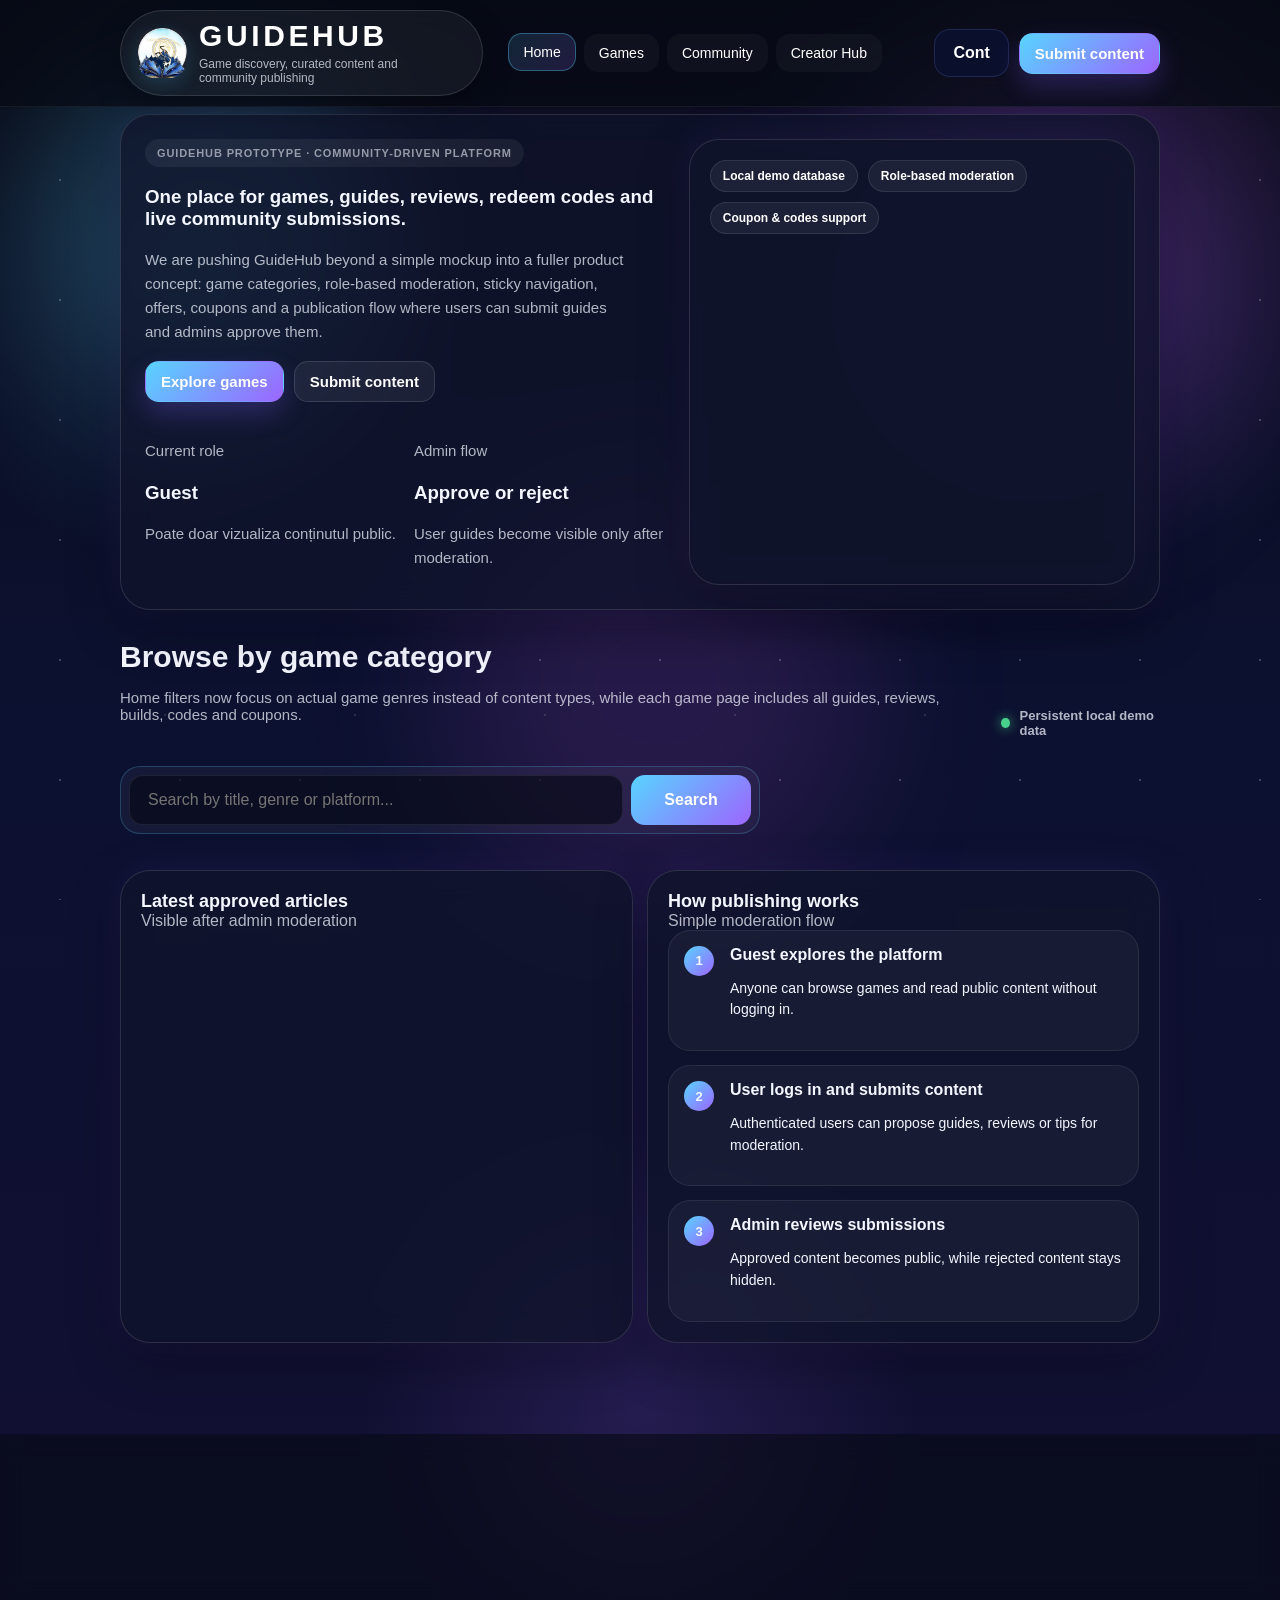
==== index.html @ 9017408b "Bootstrap GuideHub with role-based publishing workflow and rich seed data Unifies backend/frontend a" ====
<!DOCTYPE html>
<html lang="ro">
  <head>
    <meta charset="UTF-8" />
    <meta name="viewport" content="width=device-width, initial-scale=1.0" />
    <title>GuideHub | Discover Games, Guides and Community Content</title>
    <link rel="stylesheet" href="style.css" />
  </head>
  <body data-page="home">
    <div class="bg-orb orb-1"></div>
    <div class="bg-orb orb-2"></div>
    <div class="bg-orb orb-3"></div>
    <div class="stars"></div>

    <header class="site-header sticky-header">
      <div class="shell header-shell">
        <a class="brand" href="index.html">
          <div class="brand-icon">
            <img src="assets/images/guidehub-logo.png" alt="GuideHub logo" />
          </div>
          <div class="brand-text">
            <h1>GUIDEHUB</h1>
            <p>Game discovery, curated content and community publishing</p>
          </div>
        </a>

        <nav class="main-nav main-nav-row">
          <a href="index.html" class="nav-link active">Home</a>
          <a href="#gamesSection" class="nav-link">Games</a>
          <a href="#communitySection" class="nav-link">Community</a>
          <a href="submit.html" class="nav-link" data-hub-link>Creator Hub</a>
        </nav>

        <div class="header-tools">
          <div class="header-account">
            <button id="accountButton" class="header-account-button">Cont</button>
            <button id="logoutButton" class="header-account-button hidden" type="button">
              Logout
            </button>
          </div>

          <a class="header-cta" href="submit.html" data-hub-link data-dashboard-cta>
            Submit content
          </a>
        </div>
      </div>
    </header>

    <div id="loginModal" class="auth-modal hidden">
      <div class="auth-modal-content">
        <button id="closeLoginModal" class="close-modal-button" type="button">×</button>
        <h2>Autentificare</h2>

        <form id="loginForm" class="auth-form">
          <input type="email" id="loginEmail" placeholder="Email" required />
          <input type="password" id="loginPassword" placeholder="Parolă" required />
          <button type="submit" class="primary-button">Login</button>
        </form>

        <p id="loginMessage"></p>
        <a href="register.html">Nu ai cont? Înregistrează-te</a>
      </div>
    </div>

    <main class="shell page page-home">
      <section class="hero-panel hero-panel-compact">
        <div class="hero-copy">
          <span class="eyebrow">GuideHub prototype · community-driven platform</span>
          <h3>One place for games, guides, reviews, redeem codes and live community submissions.</h3>
          <p>
            We are pushing GuideHub beyond a simple mockup into a fuller product concept:
            game categories, role-based moderation, sticky navigation, offers, coupons and
            a publication flow where users can submit guides and admins approve them.
          </p>

          <div class="hero-actions">
            <a class="primary-btn" href="#gamesSection">Explore games</a>
            <a class="secondary-btn" href="submit.html" data-hub-link data-dashboard-cta>
              Submit content
            </a>
          </div>

          <div class="hero-inline-cards">
            <div class="info-card">
              <p class="info-card-label">Current role</p>
              <h3 data-current-role-name>Guest</h3>
              <p data-current-role-text>Poate doar vizualiza conținutul public.</p>
            </div>

            <div class="info-card">
              <p class="info-card-label">Admin flow</p>
              <h3>Approve or reject</h3>
              <p>User guides become visible only after moderation.</p>
            </div>
          </div>
        </div>

        <aside class="hero-side-card metrics-only-card">
          <div class="info-chip-row">
            <span class="info-chip">Local demo database</span>
            <span class="info-chip">Role-based moderation</span>
            <span class="info-chip">Coupon &amp; codes support</span>
          </div>

          <div class="hero-summary-grid" id="heroStats"></div>
        </aside>
      </section>

      <section class="genre-section" id="gamesSection">
        <div class="section-head">
          <div>
            <h2>Browse by game category</h2>
            <p>
              Home filters now focus on actual game genres instead of content types, while each
              game page includes all guides, reviews, builds, codes and coupons.
            </p>
          </div>
          <div class="live-indicator">
            <span class="live-dot"></span>
            <span>Persistent local demo data</span>
          </div>
        </div>

        <div class="filters filters-genre" id="genreFilters"></div>

        <div class="catalog-search-row">
          <div class="search-box compact-search catalog-search-box">
            <input
              id="searchInput"
              type="text"
              placeholder="Search by title, genre or platform..."
              aria-label="Search for a game"
            />
            <button id="searchBtn" type="button">Search</button>
          </div>
        </div>
      </section>

      <section class="cards-grid cards-grid-large" id="cardsGrid"></section>

      <p class="empty-state hidden" id="emptyState">No games matched your search.</p>

      <section class="panel-grid home-info-grid">
        <article class="glass-panel">
          <div class="panel-head compact">
            <h3>Latest approved articles</h3>
            <span class="panel-meta">Visible after admin moderation</span>
          </div>
          <div id="latestArticles" class="feed-list"></div>
        </article>

        <article class="glass-panel" id="communitySection">
          <div class="panel-head compact">
            <h3>How publishing works</h3>
            <span class="panel-meta">Simple moderation flow</span>
          </div>

          <div class="workflow-list">
            <div class="workflow-item">
              <span class="workflow-step">1</span>
              <div>
                <strong>Guest explores the platform</strong>
                <p>Anyone can browse games and read public content without logging in.</p>
              </div>
            </div>

            <div class="workflow-item">
              <span class="workflow-step">2</span>
              <div>
                <strong>User logs in and submits content</strong>
                <p>Authenticated users can propose guides, reviews or tips for moderation.</p>
              </div>
            </div>

            <div class="workflow-item">
              <span class="workflow-step">3</span>
              <div>
                <strong>Admin reviews submissions</strong>
                <p>Approved content becomes public, while rejected content stays hidden.</p>
              </div>
            </div>
          </div>
        </article>
      </section>
    </main>

    <footer class="site-footer">
      <div class="shell footer-shell">
        <div>
          <h4>GuideHub</h4>
          <p>
            Prototype platform for curated gaming content, user submissions and moderated
            publishing.
          </p>
        </div>

        <div>
          <h4>Pay for our coffee</h4>
          <p><strong>IBAN demo: RO77 RNCB 0702 1656 5415 0001</strong></p>
          <p class="footer-soft">Use this area later for donations, Patreon or creator support.</p>
        </div>

        <div>
          <h4>Project note</h4>
          <p>Built as a web prototype with SQLite, Flask API and role-based moderation.</p>
          <p class="footer-soft">&copy; 2026 GuideHub. All rights reserved.</p>
        </div>
      </div>
    </footer>

    <script src="script.js"></script>
  </body>
</html>
---- style.css ----
:root {
  --bg-dark: #080b16;
  --bg-mid: #151a39;
  --bg-card: rgba(16, 20, 44, 0.76);
  --bg-card-strong: rgba(12, 15, 34, 0.88);
  --text-main: #f4f7ff;
  --text-soft: rgba(244, 247, 255, 0.72);
  --text-muted: rgba(244, 247, 255, 0.56);
  --border-soft: rgba(255, 255, 255, 0.12);
  --cyan: #58d4ff;
  --blue: #5a7cff;
  --violet: #9c65ff;
  --pink: #d85cff;
  --green: #47d18c;
  --warning: #ffcb55;
  --danger: #ff6d87;
  --radius-xl: 30px;
  --radius-lg: 22px;
  --radius-md: 16px;
  --shadow-glow: 0 18px 50px rgba(0, 0, 0, 0.34), 0 0 38px rgba(128, 92, 255, 0.12);
}

* {
  box-sizing: border-box;
}

html {
  scroll-behavior: smooth;
}

body {
  margin: 0;
  min-height: 100vh;
  font-family: Inter, Segoe UI, Arial, sans-serif;
  color: var(--text-main);
  background:
    radial-gradient(circle at 14% 18%, rgba(88, 212, 255, 0.16), transparent 16%),
    radial-gradient(circle at 86% 15%, rgba(216, 92, 255, 0.16), transparent 18%),
    radial-gradient(circle at 50% 88%, rgba(156, 101, 255, 0.14), transparent 18%),
    linear-gradient(180deg, #080b16 0%, #0c1130 42%, #121033 100%);
  overflow-x: hidden;
  position: relative;
}

img {
  max-width: 100%;
  display: block;
}

a {
  color: inherit;
}

button,
input,
select,
textarea {
  font: inherit;
}

.shell {
  width: min(1320px, calc(100% - 40px));
  margin: 0 auto;
  position: relative;
  z-index: 2;
}

.page {
  padding: 34px 0 70px;
}

.page-home {
  padding-top: 118px;
}

.page-game,
.page-admin {
  padding-top: 110px;
}

.site-header {
  position: relative;
  z-index: 30;
}

.sticky-header {
  position: fixed;
  top: 0;
  left: 0;
  right: 0;
  padding: 18px 0;
  background: rgba(8, 11, 22, 0.74);
  backdrop-filter: blur(16px);
  border-bottom: 1px solid rgba(255, 255, 255, 0.06);
}

.header-shell {
  display: grid;
  grid-template-columns: auto 1fr auto;
  align-items: center;
  gap: 18px;
}

.brand {
  display: flex;
  align-items: center;
  gap: 16px;
  padding: 12px 20px;
  border: 1px solid var(--border-soft);
  border-radius: 999px;
  background: rgba(255, 255, 255, 0.05);
  text-decoration: none;
  color: white;
  box-shadow: 0 12px 30px rgba(0, 0, 0, 0.28);
  min-width: 0;
}

.brand-icon {
  width: 56px;
  height: 56px;
  display: grid;
  place-items: center;
  border-radius: 18px;
  font-size: 30px;
  font-weight: 900;
  background: linear-gradient(135deg, var(--cyan), var(--blue), var(--violet));
  box-shadow: 0 8px 22px rgba(88, 212, 255, 0.24);
}

.brand-text h1 {
  margin: 0;
  font-size: 38px;
  line-height: 1;
  letter-spacing: 0.14em;
}

.brand-text p {
  margin: 6px 0 0;
  color: var(--text-soft);
  font-size: 13px;
}

.main-nav {
  display: flex;
  justify-content: center;
  gap: 12px;
  flex-wrap: wrap;
}

.nav-link {
  text-decoration: none;
  color: white;
  border: 1px solid transparent;
  padding: 12px 16px;
  border-radius: 14px;
  background: rgba(255, 255, 255, 0.03);
  transition: 0.18s ease;
}

.nav-link:hover,
.nav-link.active {
  border-color: rgba(88, 212, 255, 0.35);
  background: linear-gradient(135deg, rgba(88, 212, 255, 0.14), rgba(156, 101, 255, 0.18));
  transform: translateY(-1px);
}

.header-tools {
  display: flex;
  align-items: center;
  gap: 12px;
  flex-wrap: wrap;
  justify-content: flex-end;
}

.session-box {
  display: flex;
  flex-direction: column;
  gap: 5px;
  padding: 10px 14px;
  border-radius: 16px;
  border: 1px solid var(--border-soft);
  background: rgba(255, 255, 255, 0.04);
}

.session-label {
  font-size: 12px;
  color: var(--text-muted);
  text-transform: uppercase;
  letter-spacing: 0.08em;
}

.user-switcher {
  min-width: 210px;
  padding: 10px 12px;
  border-radius: 12px;
  border: 1px solid rgba(255, 255, 255, 0.08);
  background: rgba(8, 11, 30, 0.9);
  color: white;
}

.header-cta,
.primary-btn,
.secondary-btn,
.view-btn,
.copy-btn {
  border-radius: 16px;
  padding: 11px 16px;
  font-weight: 600;
  text-decoration: none;
  border: 1px solid transparent;
  cursor: pointer;
  transition: 0.18s ease;
}

.header-cta,
.primary-btn,
.view-btn {
  color: white;
  background: linear-gradient(135deg, var(--cyan), var(--violet));
  box-shadow: 0 12px 26px rgba(128, 92, 255, 0.24);
}

.secondary-btn,
.copy-btn {
  color: white;
  background: rgba(255, 255, 255, 0.06);
  border-color: var(--border-soft);
}

.header-cta:hover,
.primary-btn:hover,
.secondary-btn:hover,
.view-btn:hover,
.copy-btn:hover {
  transform: translateY(-2px);
}

.hero-panel,
.glass-panel,
.hero-side-card,
.game-hero-content,
.game-hero-art,
.content-panel,
.side-card,
.admin-form-panel {
  border: 1px solid var(--border-soft);
  background: var(--bg-card);
  backdrop-filter: blur(16px);
  box-shadow: var(--shadow-glow);
}

.hero-panel {
  display: grid;
  grid-template-columns: 1.1fr 0.9fr;
  gap: 24px;
  padding: 34px;
  border-radius: var(--radius-xl);
}

.hero-copy h2,
.dashboard-hero h2 {
  margin: 10px 0 14px;
  font-size: clamp(38px, 5vw, 60px);
  line-height: 1.04;
}

.hero-copy p,
.dashboard-hero p,
.card-note,
.footer-soft {
  color: var(--text-soft);
  line-height: 1.7;
}

.eyebrow {
  display: inline-flex;
  padding: 10px 14px;
  border-radius: 999px;
  background: rgba(255, 255, 255, 0.06);
  color: var(--text-muted);
  font-size: 12px;
  font-weight: 700;
  letter-spacing: 0.08em;
  text-transform: uppercase;
}

.hero-actions {
  display: flex;
  gap: 12px;
  flex-wrap: wrap;
  margin-top: 26px;
}

.hero-inline-cards,
.hero-summary-grid,
.metrics-grid,
.panel-grid,
.promo-grid,
.cards-grid,
.cards-grid-large {
  display: grid;
  gap: 18px;
}

.hero-inline-cards {
  grid-template-columns: repeat(2, minmax(0, 1fr));
  margin-top: 24px;
}

.hero-summary-grid {
  grid-template-columns: repeat(2, minmax(0, 1fr));
  margin-top: 22px;
}

.mini-role-card,
.stat-card,
.metric-card {
  border: 1px solid rgba(255, 255, 255, 0.08);
  background: rgba(255, 255, 255, 0.04);
  border-radius: var(--radius-lg);
  padding: 18px;
}

.mini-role-card span,
.stat-card span,
.metric-card span {
  display: block;
  color: var(--text-muted);
  font-size: 13px;
  margin-bottom: 8px;
}

.mini-role-card strong,
.stat-card strong,
.metric-card strong {
  display: block;
  font-size: 22px;
  margin-bottom: 6px;
}

.mini-role-card p {
  margin: 0;
  color: var(--text-soft);
  line-height: 1.55;
}

.hero-side-card {
  border-radius: var(--radius-xl);
  padding: 28px;
}

.info-chip-row {
  display: flex;
  flex-wrap: wrap;
  gap: 10px;
  margin-bottom: 20px;
}

.info-chip,
.game-label,
.status-pill,
.promo-status,
.card-genre,
.card-year,
.type-filter,
.tag,
.tag-neutral {
  display: inline-flex;
  align-items: center;
  justify-content: center;
  border-radius: 999px;
}

.info-chip,
.tag-neutral,
.status-pill,
.card-genre,
.card-year {
  border: 1px solid rgba(255, 255, 255, 0.1);
  background: rgba(255, 255, 255, 0.06);
  color: white;
  padding: 9px 14px;
  font-size: 13px;
  font-weight: 700;
}

.search-box {
  display: flex;
  gap: 12px;
  padding: 12px;
  border-radius: 26px;
  border: 1px solid rgba(88, 212, 255, 0.22);
  background: rgba(255, 255, 255, 0.04);
}

.compact-search {
  width: 100%;
}

.search-box input {
  flex: 1;
  min-width: 0;
  height: 64px;
  border: 1px solid rgba(255, 255, 255, 0.08);
  outline: none;
  border-radius: 18px;
  background: rgba(7, 10, 24, 0.68);
  color: white;
  padding: 0 22px;
  font-size: 20px;
}

.search-box button {
  min-width: 150px;
  border: 0;
  border-radius: 18px;
  font-size: 18px;
  font-weight: 700;
  color: white;
  cursor: pointer;
  background: linear-gradient(135deg, var(--cyan), var(--violet));
}

.section-head {
  margin: 42px 0 22px;
  display: flex;
  align-items: end;
  justify-content: space-between;
  gap: 16px;
}

.section-head h2 {
  margin: 0;
  font-size: 38px;
}

.section-head p,
.dashboard-status,
.live-indicator,
.panel-meta,
.article-summary,
.article-body,
.feed-item p,
.site-footer p,
.empty-state-panel {
  color: var(--text-soft);
}

.live-indicator {
  display: flex;
  align-items: center;
  gap: 10px;
  font-weight: 700;
}

.live-dot {
  width: 10px;
  height: 10px;
  border-radius: 50%;
  background: var(--green);
  box-shadow: 0 0 12px rgba(71, 209, 140, 0.8);
}

.filters {
  display: flex;
  gap: 14px;
  flex-wrap: wrap;
}

.filter-btn,
.type-filter {
  border: 1px solid var(--border-soft);
  background: rgba(255, 255, 255, 0.05);
  color: white;
  padding: 12px 18px;
  cursor: pointer;
  font-weight: 700;
  transition: 0.18s ease;
}

.filter-btn:hover,
.filter-btn.active,
.type-filter:hover,
.type-filter.active {
  transform: translateY(-2px);
  border-color: rgba(88, 212, 255, 0.45);
  background: linear-gradient(135deg, rgba(88, 212, 255, 0.14), rgba(156, 101, 255, 0.18));
}

.cards-grid-large {
  grid-template-columns: repeat(3, minmax(0, 1fr));
}

.game-card {
  border: 1px solid var(--border-soft);
  border-radius: var(--radius-xl);
  overflow: hidden;
  background: var(--bg-card);
  backdrop-filter: blur(14px);
  box-shadow: 0 20px 42px rgba(0, 0, 0, 0.28);
  display: flex;
  flex-direction: column;
  min-height: 100%;
  transition: 0.2s ease;
}

.game-card:hover {
  transform: translateY(-6px);
  border-color: rgba(88, 212, 255, 0.3);
}

.card-image {
  height: 220px;
  overflow: hidden;
}

.card-image img {
  width: 100%;
  height: 100%;
  object-fit: cover;
}

.card-content {
  padding: 22px;
  display: flex;
  flex-direction: column;
  gap: 14px;
  flex: 1;
}

.card-topline,
.preview-meta,
.card-footer,
.article-card-head,
.queue-actions,
.promo-code-row,
.breadcrumb-row,
.hero-quick-actions,
.admin-actions,
.footer-shell {
  display: flex;
  align-items: center;
  gap: 12px;
}

.card-topline,
.card-footer,
.article-card-head,
.promo-code-row,
.footer-shell {
  justify-content: space-between;
}

.card-content h3,
.preview-card h4,
.article-card-head h4,
.feed-item h4,
.source-item strong a,
.promo-card h4,
.side-card h4,
.glass-panel h3,
.panel-head h3 {
  margin: 0;
}

.card-content p,
.article-summary,
.article-body,
.feed-item p,
.community-metrics,
.source-item p,
.promo-card p,
.quick-list span,
.workflow-item p {
  line-height: 1.6;
}

.card-platforms {
  display: flex;
  flex-wrap: wrap;
  gap: 8px;
}

.card-platforms span,
.article-meta-badge,
.likes {
  padding: 9px 12px;
  border-radius: 14px;
  border: 1px solid rgba(255, 255, 255, 0.08);
  background: rgba(255, 255, 255, 0.05);
  font-size: 13px;
}

.tag {
  padding: 10px 14px;
  font-size: 13px;
  font-weight: 800;
  color: white;
}

.tag-guide {
  background: linear-gradient(135deg, #9a68ff, #d25aff);
}

.tag-review {
  background: linear-gradient(135deg, #5486ff, #7d5dff);
}

.tag-build {
  background: linear-gradient(135deg, #46c7ff, #6176ff);
}

.tag-neutral {
  padding: 10px 16px;
}

.empty-state,
.empty-state-panel {
  text-align: center;
  padding: 26px;
  border: 1px dashed rgba(255, 255, 255, 0.18);
  border-radius: var(--radius-lg);
}

.panel-grid {
  grid-template-columns: repeat(2, minmax(0, 1fr));
  margin-top: 34px;
}

.home-info-grid,
.admin-secondary-grid {
  margin-top: 34px;
}

.glass-panel,
.content-panel,
.side-card,
.admin-form-panel {
  border-radius: var(--radius-xl);
  padding: 26px;
}

.feed-list,
.workflow-list,
.article-list,
.moderation-list {
  display: flex;
  flex-direction: column;
  gap: 14px;
}

.feed-item,
.workflow-item,
.article-card,
.moderation-card,
.promo-card {
  border-radius: var(--radius-lg);
  border: 1px solid rgba(255, 255, 255, 0.08);
  background: rgba(255, 255, 255, 0.04);
  padding: 18px;
}

.feed-item,
.workflow-item {
  display: flex;
  justify-content: space-between;
  gap: 16px;
}

.feed-meta {
  min-width: 180px;
  display: flex;
  flex-direction: column;
  gap: 6px;
  align-items: flex-end;
}

.workflow-item {
  align-items: flex-start;
}

.workflow-step {
  width: 34px;
  height: 34px;
  border-radius: 50%;
  display: grid;
  place-items: center;
  background: linear-gradient(135deg, var(--cyan), var(--violet));
  font-weight: 800;
  flex-shrink: 0;
}

.breadcrumb-row {
  margin-bottom: 18px;
  color: var(--text-muted);
}

.upgraded-hero {
  margin-top: 0;
}

.game-hero {
  display: grid;
  grid-template-columns: 1.1fr 0.9fr;
  gap: 24px;
  align-items: stretch;
}

.game-hero-content,
.game-hero-art {
  border-radius: var(--radius-xl);
  padding: 30px;
}

.game-hero-art {
  padding: 0;
  min-height: 420px;
  overflow: hidden;
}

.game-hero-art img {
  width: 100%;
  height: 100%;
  object-fit: cover;
}

.game-hero-content h2 {
  margin: 18px 0 12px;
  font-size: clamp(42px, 5vw, 64px);
  line-height: 1.04;
}

.hero-tags,
.article-type-filters {
  display: flex;
  flex-wrap: wrap;
  gap: 10px;
  margin-top: 22px;
}

.game-layout {
  margin-top: 26px;
  display: grid;
  grid-template-columns: 1.45fr 0.75fr;
  gap: 24px;
}

.content-panel-large {
  gap: 20px;
}

.content-block {
  padding-top: 22px;
  border-top: 1px solid rgba(255, 255, 255, 0.08);
}

.content-block-first {
  padding-top: 0;
  border-top: 0;
}

.content-block h4 {
  margin: 0 0 10px;
  font-size: 24px;
}

.bullet-list,
.quick-list,
.community-metrics {
  display: grid;
  gap: 12px;
}

.bullet-list {
  margin: 16px 0 0;
  padding-left: 20px;
}

.quick-list div,
.metric-row {
  display: flex;
  justify-content: space-between;
  gap: 14px;
  padding-bottom: 10px;
  border-bottom: 1px solid rgba(255, 255, 255, 0.08);
}

.quick-list div:last-child,
.metric-row:last-child {
  border-bottom: 0;
  padding-bottom: 0;
}

.text-link {
  color: var(--cyan);
  font-weight: 700;
  text-decoration: none;
}

.promo-grid {
  grid-template-columns: repeat(2, minmax(0, 1fr));
}

.promo-card code {
  font-family: Consolas, monospace;
  background: rgba(0, 0, 0, 0.28);
  border-radius: 12px;
  padding: 10px 12px;
  font-size: 15px;
}

.promo-foot,
.status-note,
.article-meta-badge {
  color: var(--text-muted);
}

.dashboard-hero {
  display: flex;
  justify-content: space-between;
  gap: 20px;
  align-items: flex-start;
  padding: 32px;
  border-radius: var(--radius-xl);
  border: 1px solid var(--border-soft);
  background: var(--bg-card);
  backdrop-filter: blur(16px);
  box-shadow: var(--shadow-glow);
}

.dashboard-status {
  display: grid;
  gap: 12px;
  min-width: 260px;
}

.metrics-grid {
  grid-template-columns: repeat(4, minmax(0, 1fr));
  margin-top: 24px;
}

.metric-card strong {
  font-size: 36px;
}

.access-banner {
  margin-top: 22px;
  padding: 16px 18px;
  border-radius: var(--radius-lg);
  border: 1px solid rgba(88, 212, 255, 0.24);
  background: rgba(88, 212, 255, 0.08);
  color: white;
  font-weight: 700;
}

.admin-main-grid {
  margin-top: 30px;
  display: grid;
  grid-template-columns: 1.35fr 0.8fr;
  gap: 24px;
}

.admin-form {
  display: flex;
  flex-direction: column;
}

.form-grid {
  display: grid;
  grid-template-columns: repeat(2, minmax(0, 1fr));
  gap: 16px;
}

.form-group {
  display: flex;
  flex-direction: column;
  gap: 8px;
}

.form-group label {
  font-size: 14px;
  font-weight: 700;
  color: rgba(255, 255, 255, 0.88);
}

.form-group input,
.form-group select,
.form-group textarea {
  width: 100%;
  padding: 14px 16px;
  border-radius: 14px;
  border: 1px solid var(--border-soft);
  background: rgba(8, 11, 30, 0.72);
  color: white;
  outline: none;
  transition: 0.18s ease;
}

.form-group input:focus,
.form-group select:focus,
.form-group textarea:focus,
.user-switcher:focus,
.search-box input:focus {
  border-color: rgba(88, 212, 255, 0.5);
  box-shadow: 0 0 0 3px rgba(88, 212, 255, 0.08);
}

.form-group textarea {
  resize: vertical;
  min-height: 110px;
}

.full-width {
  margin-top: 16px;
}

.preview-image {
  min-height: 220px;
  border-radius: 20px;
  overflow: hidden;
  display: grid;
  place-items: center;
  background:
    radial-gradient(circle at 50% 18%, rgba(255,255,255,0.16), transparent 18%),
    linear-gradient(135deg, rgba(156, 101, 255, 0.58), rgba(88, 212, 255, 0.22)),
    linear-gradient(180deg, #25194f, #162447);
  font-weight: 800;
  color: rgba(255, 255, 255, 0.72);
}

.preview-image img {
  width: 100%;
  height: 100%;
  object-fit: cover;
}

.admin-tips {
  margin: 0;
  padding-left: 18px;
  color: var(--text-soft);
  line-height: 1.7;
}

.form-message {
  margin-top: 18px;
  padding: 14px 16px;
  border-radius: 14px;
  background: rgba(88, 212, 255, 0.1);
  border: 1px solid rgba(88, 212, 255, 0.22);
  font-weight: 700;
}

.small-btn {
  padding: 10px 14px;
  border-radius: 12px;
  font-size: 14px;
}

.site-footer {
  position: relative;
  z-index: 2;
  border-top: 1px solid rgba(255, 255, 255, 0.08);
  background: rgba(7, 10, 20, 0.62);
  backdrop-filter: blur(12px);
  padding: 26px 0 34px;
}

.footer-shell {
  align-items: flex-start;
}

.footer-shell > div {
  flex: 1;
  min-width: 0;
}

.site-footer h4 {
  margin: 0 0 8px;
  font-size: 18px;
}

.hidden {
  display: none !important;
}

.bg-orb {
  position: fixed;
  border-radius: 999px;
  filter: blur(72px);
  z-index: 0;
  pointer-events: none;
}

.orb-1 {
  width: 340px;
  height: 340px;
  background: rgba(88, 212, 255, 0.18);
  top: 40px;
  left: 4%;
}

.orb-2 {
  width: 440px;
  height: 440px;
  background: rgba(156, 101, 255, 0.18);
  top: 70px;
  right: 4%;
}

.orb-3 {
  width: 420px;
  height: 420px;
  background: rgba(216, 92, 255, 0.12);
  bottom: 0;
  left: 35%;
}

.stars {
  position: fixed;
  inset: 0;
  z-index: 0;
  pointer-events: none;
  background-image:
    radial-gradient(circle, rgba(255, 255, 255, 0.85) 1px, transparent 1.5px),
    radial-gradient(circle, rgba(255, 255, 255, 0.46) 1px, transparent 1.5px);
  background-size: 120px 120px, 190px 190px;
  background-position: 0 0, 70px 50px;
  opacity: 0.26;
}

@media (max-width: 1180px) {
  .hero-panel,
  .game-hero,
  .game-layout,
  .admin-main-grid,
  .panel-grid,
  .footer-shell {
    grid-template-columns: 1fr;
    flex-direction: column;
  }

  .cards-grid-large {
    grid-template-columns: repeat(2, minmax(0, 1fr));
  }

  .metrics-grid {
    grid-template-columns: repeat(2, minmax(0, 1fr));
  }

  .header-shell {
    grid-template-columns: 1fr;
  }

  .main-nav,
  .header-tools {
    justify-content: flex-start;
  }
}

@media (max-width: 760px) {
  .shell {
    width: min(100%, calc(100% - 24px));
  }

  .page-home,
  .page-game,
  .page-admin {
    padding-top: 150px;
  }

  .cards-grid-large,
  .hero-inline-cards,
  .hero-summary-grid,
  .promo-grid,
  .metrics-grid,
  .form-grid {
    grid-template-columns: 1fr;
  }

  .search-box {
    flex-direction: column;
  }

  .search-box button,
  .search-box input {
    width: 100%;
  }

  .brand-text h1 {
    font-size: 28px;
    letter-spacing: 0.08em;
  }

  .hero-copy h2,
  .dashboard-hero h2,
  .game-hero-content h2 {
    font-size: 34px;
  }

  .feed-item,
  .workflow-item,
  .article-card-head,
  .card-topline,
  .card-footer,
  .promo-code-row,
  .footer-shell {
    flex-direction: column;
    align-items: flex-start;
  }

  .footer-shell > div {
    width: 100%;
  }
}


/* ===== Layout refinements for final review ===== */
.shell {
  width: min(1160px, calc(100% - 96px));
}

.page-home,
.page-game,
.page-admin,
.page-submit {
  padding-top: 136px;
}

.sticky-header {
  padding: 14px 0;
}

.header-shell {
  grid-template-columns: auto auto auto;
  gap: 14px;
}

.main-nav-row {
  justify-content: center;
  gap: 10px;
  flex-wrap: nowrap;
}

.nav-link {
  padding: 10px 15px;
  font-size: 15px;
  white-space: nowrap;
}

.header-tools {
  gap: 10px;
  flex-wrap: nowrap;
}

.session-box {
  padding: 8px 12px;
}

.user-switcher {
  min-width: 185px;
  padding: 8px 10px;
}

.header-cta,
.primary-btn,
.secondary-btn,
.view-btn,
.copy-btn {
  padding: 12px 16px;
  border-radius: 14px;
}

.hero-panel {
  gap: 28px;
  padding: 28px;
  align-items: start;
}

.hero-panel-compact {
  margin-top: 8px;
}

.hero-copy h2,
.dashboard-hero h2 {
  font-size: clamp(32px, 4.6vw, 54px);
  max-width: 12.5ch;
}

.hero-copy p,
.dashboard-hero p {
  max-width: 60ch;
  font-size: 17px;
}

.hero-inline-cards,
.hero-summary-grid,
.metrics-grid,
.panel-grid,
.promo-grid,
.cards-grid,
.cards-grid-large {
  gap: 16px;
}

.hero-inline-cards {
  margin-top: 22px;
}

.hero-summary-grid {
  margin-top: 18px;
}

.mini-role-card,
.stat-card,
.metric-card {
  padding: 16px;
}

.hero-side-card {
  padding: 24px;
}

.metrics-only-card {
  min-height: 100%;
}

.catalog-search-row {
  margin: 20px 0 18px;
}

.catalog-search-box {
  max-width: 720px;
}

.search-box {
  gap: 10px;
  padding: 10px;
  border-radius: 22px;
}

.search-box input {
  height: 58px;
  font-size: 18px;
  border-radius: 16px;
}

.search-box button {
  min-width: 136px;
  border-radius: 16px;
  font-size: 17px;
}

.section-head {
  margin: 36px 0 18px;
}

.section-head h2 {
  font-size: 32px;
}

.section-head p {
  font-size: 16px;
}

.filters {
  gap: 12px;
}

.filter-btn,
.type-filter {
  padding: 10px 16px;
  font-size: 14px;
}

.cards-grid-large {
  grid-template-columns: repeat(4, minmax(0, 1fr));
  align-items: stretch;
}

.game-card {
  border-radius: 24px;
}

.card-image {
  height: 150px;
}

.card-content {
  padding: 16px;
  gap: 12px;
}

.card-content h3 {
  font-size: 21px;
}

.card-content p {
  font-size: 14px;
  line-height: 1.55;
}

.card-platforms span,
.article-meta-badge,
.likes {
  padding: 7px 10px;
  font-size: 12px;
}

.tag {
  padding: 8px 12px;
  font-size: 12px;
}

.panel-grid {
  margin-top: 28px;
}

.feed-item,
.workflow-item,
.article-card,
.moderation-card,
.promo-card {
  padding: 16px;
}

.feed-item-stack,
.align-start {
  align-items: flex-start;
}

.compact-breadcrumb {
  margin-bottom: 16px;
}

.compact-game-hero {
  grid-template-columns: 1fr 0.82fr;
  gap: 20px;
}

.game-hero-content,
.game-hero-art {
  padding: 24px;
}

.compact-game-copy {
  padding: 24px;
}

.compact-hero-art {
  padding: 0;
  min-height: 320px;
}

.game-hero-content h2 {
  font-size: clamp(28px, 4vw, 46px);
}

.game-hero-content p {
  max-width: 100%;
  font-size: 16px;
}

.hero-tags,
.article-type-filters {
  gap: 12px;
  margin-top: 18px;
}

.spaced-action-row {
  margin-top: 22px;
  gap: 16px;
  flex-wrap: wrap;
}

.tag-neutral {
  padding: 9px 14px;
}

.compact-game-layout {
  margin-top: 20px;
  grid-template-columns: 1.22fr 0.78fr;
  gap: 18px;
}

.content-panel-large,
.sidebar-panel,
.admin-preview-panel {
  gap: 16px;
}

.glass-panel,
.content-panel,
.side-card,
.admin-form-panel {
  padding: 22px;
}

.content-block {
  padding-top: 18px;
}

.content-block h4,
.side-card h4,
.panel-head h3,
.glass-panel h3 {
  font-size: 20px;
}

.content-block p,
.content-block li,
.quick-list span,
.source-item p,
.promo-card p,
.card-note {
  font-size: 15px;
}

.promo-grid {
  grid-template-columns: repeat(2, minmax(0, 1fr));
}

.compact-dashboard-hero {
  padding: 24px;
}

.compact-dashboard-hero h2 {
  max-width: none;
}

.compact-metrics {
  grid-template-columns: repeat(4, minmax(0, 1fr));
  margin-top: 18px;
}

.compact-admin-grid {
  margin-top: 18px;
  grid-template-columns: 1.14fr 0.86fr;
  gap: 18px;
}

.compact-secondary-grid {
  margin-top: 18px;
}

.compact-admin-form .form-grid {
  gap: 14px;
}

.compact-form-grid {
  grid-template-columns: repeat(2, minmax(0, 1fr));
}

.form-group {
  gap: 8px;
}

.form-group input,
.form-group select,
.form-group textarea {
  padding: 12px 14px;
  font-size: 15px;
  border-radius: 14px;
}

.form-group textarea {
  min-height: 92px;
}

.preview-image {
  height: 180px;
}

.compact-preview-card h4 {
  font-size: 22px;
}

.compact-tips {
  line-height: 1.6;
  font-size: 14px;
}

.admin-actions {
  gap: 10px;
  margin-top: 18px;
}

.small-btn {
  padding: 10px 14px;
  font-size: 14px;
}

.compact-feed-panel {
  margin-top: 18px;
}

.site-footer {
  margin-top: 42px;
}

.footer-shell {
  gap: 18px;
}

@media (max-width: 1280px) {
  .shell {
    width: min(1120px, calc(100% - 72px));
  }

  .cards-grid-large {
    grid-template-columns: repeat(3, minmax(0, 1fr));
  }
}

@media (max-width: 1180px) {
  .header-shell {
    grid-template-columns: 1fr;
    gap: 12px;
  }

  .main-nav-row,
  .header-tools {
    justify-content: flex-start;
    flex-wrap: wrap;
  }
}

@media (max-width: 980px) {
  .shell {
    width: min(100%, calc(100% - 32px));
  }

  .page-home,
  .page-game,
  .page-admin,
  .page-submit {
    padding-top: 150px;
  }

  .hero-panel,
  .compact-game-hero,
  .compact-game-layout,
  .compact-admin-grid,
  .panel-grid {
    grid-template-columns: 1fr;
  }

  .cards-grid-large,
  .compact-metrics,
  .promo-grid {
    grid-template-columns: repeat(2, minmax(0, 1fr));
  }

  .compact-form-grid {
    grid-template-columns: 1fr;
  }
}

@media (max-width: 640px) {
  .cards-grid-large,
  .promo-grid,
  .compact-metrics,
  .hero-inline-cards,
  .hero-summary-grid {
    grid-template-columns: 1fr;
  }

  .brand-text h1 {
    font-size: 28px;
  }
}


/* ===== Ultra compact polish pass ===== */
.shell {
  width: min(1080px, calc(100% - 124px));
}

.page-home,
.page-game,
.page-admin,
.page-submit {
  padding-top: 112px;
  padding-bottom: 58px;
}

.sticky-header {
  padding: 10px 0;
}

.header-shell {
  grid-template-columns: auto auto auto;
  gap: 12px;
}

.brand {
  gap: 12px;
  padding: 10px 16px;
}

.brand-icon {
  width: 50px;
  height: 50px;
  padding: 0;
  overflow: hidden;
  background: rgba(255, 255, 255, 0.04);
  box-shadow: 0 6px 18px rgba(88, 212, 255, 0.16);
}

.brand-icon img {
  width: 100%;
  height: 100%;
  object-fit: contain;
}

.brand-text h1 {
  font-size: 30px;
  letter-spacing: 0.12em;
}

.brand-text p {
  font-size: 12px;
  max-width: 240px;
}

.main-nav-row {
  gap: 8px;
  flex-wrap: nowrap;
}

.nav-link {
  padding: 10px 14px;
  font-size: 14px;
}

.header-tools {
  gap: 10px;
  flex-wrap: nowrap;
}

.session-box {
  padding: 8px 10px;
}

.session-label {
  font-size: 11px;
}

.user-switcher {
  min-width: 180px;
  padding: 8px 10px;
  font-size: 14px;
}

.header-cta,
.primary-btn,
.secondary-btn,
.view-btn,
.copy-btn {
  padding: 11px 15px;
  font-size: 15px;
  border-radius: 14px;
}

.hero-panel {
  grid-template-columns: 1.08fr 0.92fr;
  gap: 20px;
  padding: 24px;
}

.hero-panel-compact {
  margin-top: 2px;
}

.hero-copy h2,
.dashboard-hero h2 {
  font-size: clamp(24px, 3.6vw, 46px);
  line-height: 1.06;
  max-width: 14.4ch;
  margin: 8px 0 12px;
}

.hero-copy p,
.dashboard-hero p {
  font-size: 15px;
  line-height: 1.58;
  max-width: 58ch;
}

.eyebrow {
  padding: 8px 12px;
  font-size: 11px;
}

.hero-actions {
  gap: 10px;
  margin-top: 18px;
}

.hero-inline-cards,
.hero-summary-grid,
.metrics-grid,
.panel-grid,
.promo-grid,
.cards-grid,
.cards-grid-large {
  gap: 14px;
}

.mini-role-card,
.stat-card,
.metric-card {
  padding: 14px;
}

.mini-role-card strong,
.stat-card strong,
.metric-card strong {
  font-size: 20px;
}

.hero-side-card {
  padding: 20px;
}

.info-chip,
.tag-neutral,
.status-pill,
.card-genre,
.card-year {
  padding: 8px 12px;
  font-size: 12px;
}

.section-head {
  margin: 30px 0 14px;
}

.section-head h2 {
  font-size: 30px;
}

.section-head p {
  font-size: 15px;
}

.live-indicator {
  font-size: 13px;
}

.filters {
  gap: 10px;
}

.filter-btn,
.type-filter {
  padding: 9px 14px;
  font-size: 13px;
}

.catalog-search-row {
  margin: 14px 0 12px;
}

.catalog-search-box {
  max-width: 640px;
}

.search-box {
  gap: 8px;
  padding: 8px;
  border-radius: 20px;
}

.search-box input {
  height: 50px;
  padding: 0 18px;
  font-size: 16px;
  border-radius: 14px;
}

.search-box button {
  min-width: 120px;
  font-size: 16px;
  border-radius: 14px;
}

.cards-grid-large {
  grid-template-columns: repeat(4, minmax(0, 1fr));
}

.game-card {
  border-radius: 20px;
}

.card-image {
  height: 132px;
}

.card-content {
  padding: 14px;
  gap: 10px;
}

.card-content h3 {
  font-size: 18px;
}

.card-content p {
  font-size: 13px;
  line-height: 1.45;
}

.card-platforms span,
.article-meta-badge,
.likes {
  padding: 6px 8px;
  font-size: 11px;
}

.tag {
  padding: 7px 10px;
  font-size: 11px;
}

.glass-panel,
.content-panel,
.side-card,
.admin-form-panel {
  padding: 20px;
}

.panel-grid {
  margin-top: 24px;
}

.feed-item,
.workflow-item,
.article-card,
.moderation-card,
.promo-card {
  padding: 15px;
}

.workflow-step {
  width: 30px;
  height: 30px;
  font-size: 13px;
}

.compact-breadcrumb {
  margin-bottom: 14px;
  font-size: 13px;
}

.compact-game-hero {
  grid-template-columns: 0.98fr 0.82fr;
  gap: 16px;
}

.game-hero-content,
.compact-game-copy {
  padding: 20px;
}

.compact-hero-art {
  min-height: 270px;
}

.game-hero-content h2 {
  font-size: clamp(24px, 3vw, 40px);
  margin: 12px 0 10px;
}

.game-hero-content p {
  font-size: 14px;
  line-height: 1.55;
}

.hero-tags,
.article-type-filters {
  gap: 10px;
  margin-top: 16px;
}

.hero-quick-actions {
  gap: 14px;
}

.spaced-action-row {
  margin-top: 26px;
  gap: 14px;
}

.compact-game-layout {
  margin-top: 16px;
  grid-template-columns: 1.18fr 0.82fr;
  gap: 16px;
}

.content-panel-large,
.sidebar-panel,
.admin-preview-panel {
  gap: 14px;
}

.content-block {
  padding-top: 16px;
}

.content-block h4,
.side-card h4,
.panel-head h3,
.glass-panel h3 {
  font-size: 18px;
}

.content-block p,
.content-block li,
.quick-list span,
.source-item p,
.promo-card p,
.card-note,
.workflow-item p,
.feed-item p {
  font-size: 14px;
  line-height: 1.55;
}

.promo-card code {
  font-size: 13px;
}

.compact-dashboard-hero {
  padding: 20px;
}

.compact-dashboard-hero h2 {
  font-size: clamp(24px, 3vw, 34px);
}

.dashboard-status {
  min-width: 220px;
  gap: 10px;
}

.compact-metrics {
  gap: 12px;
  margin-top: 14px;
}

.compact-admin-grid,
.compact-secondary-grid,
.compact-feed-panel {
  margin-top: 14px;
}

.compact-admin-grid {
  gap: 16px;
}

.form-grid,
.compact-form-grid {
  gap: 12px;
}

.form-group input,
.form-group select,
.form-group textarea {
  padding: 11px 13px;
  font-size: 14px;
}

.form-group textarea {
  min-height: 84px;
}

.preview-image {
  min-height: 160px;
}

.compact-preview-card h4 {
  font-size: 19px;
}

.admin-actions {
  gap: 10px;
  margin-top: 16px;
}

.site-footer {
  margin-top: 34px;
  padding: 22px 0 28px;
}

.site-footer h4 {
  font-size: 16px;
}

.site-footer p,
.footer-soft {
  font-size: 13px;
  line-height: 1.55;
}

@media (max-width: 1280px) {
  .shell {
    width: min(1040px, calc(100% - 72px));
  }

  .cards-grid-large {
    grid-template-columns: repeat(3, minmax(0, 1fr));
  }
}

@media (max-width: 1100px) {
  .shell {
    width: min(100%, calc(100% - 48px));
  }

  .header-shell {
    grid-template-columns: 1fr;
  }

  .main-nav-row,
  .header-tools {
    justify-content: flex-start;
    flex-wrap: wrap;
  }

  .hero-panel,
  .compact-game-hero,
  .compact-game-layout,
  .compact-admin-grid,
  .panel-grid {
    grid-template-columns: 1fr;
  }
}

@media (max-width: 760px) {
  .shell {
    width: min(100%, calc(100% - 24px));
  }

  .page-home,
  .page-game,
  .page-admin,
  .page-submit {
    padding-top: 144px;
  }

  .cards-grid-large,
  .compact-metrics,
  .hero-inline-cards,
  .hero-summary-grid,
  .promo-grid,
  .compact-form-grid {
    grid-template-columns: 1fr;
  }

  .catalog-search-box,
  .search-box {
    width: 100%;
  }

  .search-box {
    flex-direction: column;
  }

  .search-box input,
  .search-box button {
    width: 100%;
  }

  .brand {
    width: 100%;
  }

  .brand-text h1 {
    font-size: 24px;
  }
}

.auth-page {
  min-height: 100vh;
  display: grid;
  place-items: center;
  padding: 40px 20px;
}

.auth-card {
  width: min(100%, 420px);
  background: rgba(13, 18, 45, 0.92);
  border: 1px solid rgba(120, 140, 255, 0.18);
  border-radius: 24px;
  padding: 28px;
  box-shadow: 0 18px 50px rgba(0, 0, 0, 0.35);
}

.auth-form {
  display: grid;
  gap: 12px;
  margin: 18px 0;
}

.auth-form input {
  width: 100%;
  border: 1px solid rgba(140, 160, 255, 0.18);
  background: rgba(6, 10, 28, 0.95);
  color: #ffffff;
  padding: 14px 16px;
  border-radius: 14px;
  outline: none;
}

.auth-modal {
  position: fixed;
  inset: 0;
  background: rgba(3, 6, 18, 0.72);
  display: grid;
  place-items: center;
  z-index: 9999;
  padding: 20px;
}

.auth-modal.hidden {
  display: none;
}

.auth-modal-content {
  width: min(100%, 420px);
  background: rgba(13, 18, 45, 0.96);
  border: 1px solid rgba(120, 140, 255, 0.18);
  border-radius: 24px;
  padding: 28px;
  position: relative;
  box-shadow: 0 18px 50px rgba(0, 0, 0, 0.35);
}

.close-modal-button {
  position: absolute;
  top: 10px;
  right: 12px;
  border: none;
  background: transparent;
  color: #ffffff;
  font-size: 28px;
  cursor: pointer;
}

.header-account {
  display: flex;
  align-items: center;
}

.header-account-button {
  border: 1px solid rgba(120, 140, 255, 0.18);
  background: rgba(12, 18, 47, 0.9);
  color: #ffffff;
  padding: 14px 18px;
  border-radius: 16px;
  font-weight: 600;
  cursor: pointer;
}

.primary-button {
  border: none;
  border-radius: 14px;
  padding: 14px 18px;
  background: linear-gradient(135deg, #69c9ff, #b06fff);
  color: #ffffff;
  font-weight: 700;
  cursor: pointer;
}

#articleManagementList {
  margin-top: 14px;
  display: grid;
  gap: 14px;
}

#articleManagementList .moderation-card {
  padding: 16px;
  border-radius: 18px;
  border: 1px solid rgba(255, 255, 255, 0.12);
  background: rgba(12, 16, 40, 0.72);
  display: grid;
  gap: 10px;
}

#articleManagementList .edit-title,
#articleManagementList .edit-summary,
#articleManagementList .edit-content {
  width: 100%;
  border: 1px solid rgba(255, 255, 255, 0.16);
  background: rgba(7, 10, 24, 0.85);
  color: #fff;
  border-radius: 12px;
  padding: 10px 12px;
}

#articleManagementList .edit-title {
  font-weight: 700;
  font-size: 20px;
}

#articleManagementList .edit-summary,
#articleManagementList .edit-content {
  resize: vertical;
  line-height: 1.5;
}

#articleManagementList .queue-actions {
  justify-content: flex-start;
}

#articleManagementList .save-edit-btn,
#articleManagementList .delete-article-btn {
  min-width: 96px;
}

#articleManagementList .delete-article-btn {
  border-color: rgba(255, 109, 135, 0.4);
}

.article-inline-sources {
  display: flex;
  flex-wrap: wrap;
  gap: 8px;
}

.article-inline-sources a {
  font-size: 12px;
  padding: 6px 10px;
  border-radius: 999px;
  border: 1px solid rgba(88, 212, 255, 0.35);
  background: rgba(88, 212, 255, 0.12);
  text-decoration: none;
}

.card-mini-meta {
  display: flex;
  flex-wrap: wrap;
  gap: 8px;
}

.card-mini-meta span {
  padding: 7px 10px;
  border-radius: 999px;
  border: 1px solid rgba(255, 255, 255, 0.12);
  background: rgba(255, 255, 255, 0.05);
  font-size: 12px;
  color: var(--text-soft);
}

.card-action-row {
  display: flex;
  align-items: center;
  justify-content: space-between;
  gap: 10px;
}

.card-action-row .view-btn {
  min-width: 170px;
  text-align: center;
  white-space: nowrap;
  padding: 10px 14px;
}

.management-toolbar {
  display: grid;
  grid-template-columns: 1fr 220px;
  gap: 10px;
  margin: 12px 0;
}

.management-toolbar input,
.management-toolbar select {
  border: 1px solid rgba(255, 255, 255, 0.14);
  background: rgba(7, 10, 24, 0.85);
  color: #fff;
  border-radius: 12px;
  padding: 10px 12px;
}
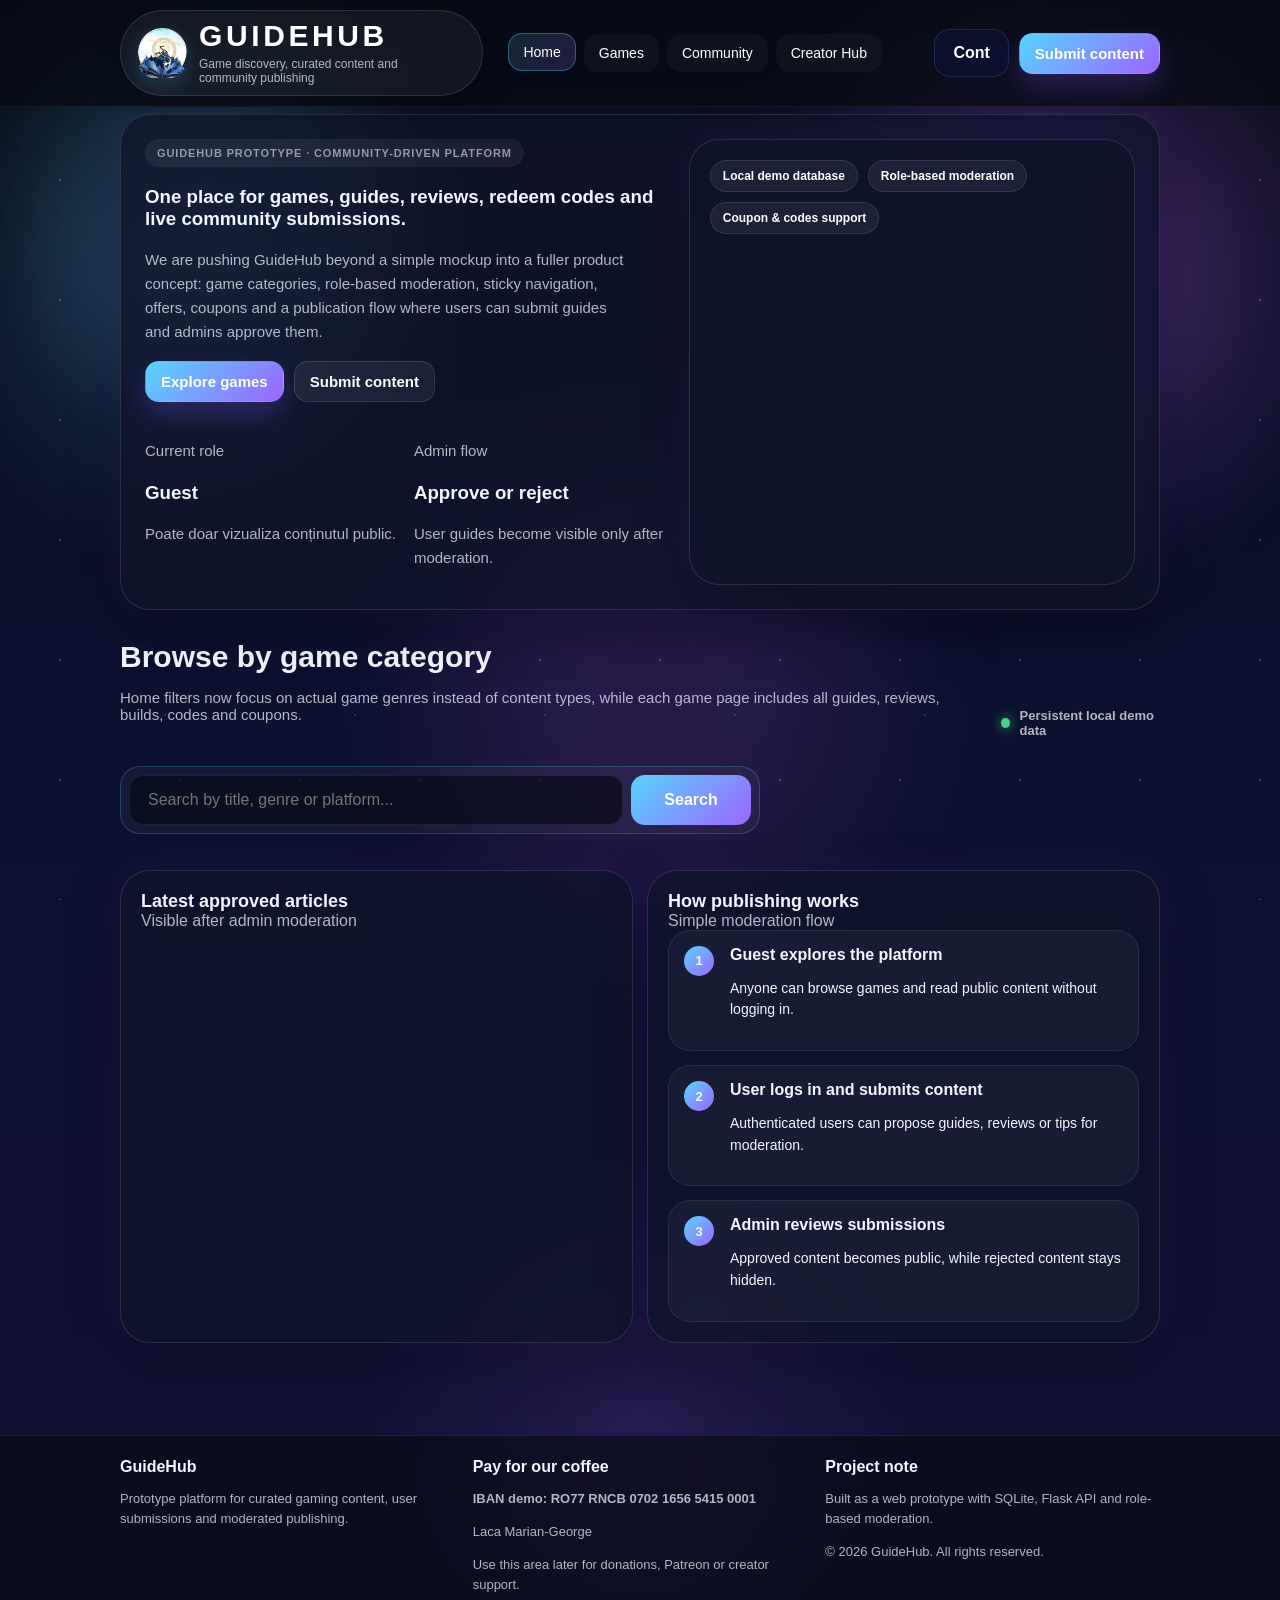
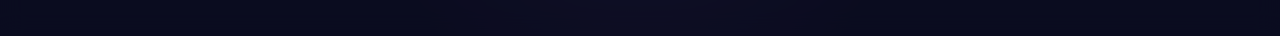
==== commit 84a155c1: "Split article moderation into modal workspace and add favicon branding Introduces a dedicated articl" ====
--- a/index.html
+++ b/index.html
@@ -4,6 +4,7 @@
     <meta charset="UTF-8" />
     <meta name="viewport" content="width=device-width, initial-scale=1.0" />
     <title>GuideHub | Discover Games, Guides and Community Content</title>
+    <link rel="icon" type="image/png" href="assets/images/guidehub-logo.png" />
     <link rel="stylesheet" href="style.css" />
   </head>
   <body data-page="home">
@@ -197,6 +198,7 @@
         <div>
           <h4>Pay for our coffee</h4>
           <p><strong>IBAN demo: RO77 RNCB 0702 1656 5415 0001</strong></p>
+          <p class="footer-soft">Laca Marian-George</p>
           <p class="footer-soft">Use this area later for donations, Patreon or creator support.</p>
         </div>
 
@@ -210,4 +212,4 @@
 
     <script src="script.js"></script>
   </body>
-</html>+</html>
--- a/style.css
+++ b/style.css
@@ -2178,7 +2178,8 @@
   gap: 14px;
 }
 
-#articleManagementList .moderation-card {
+#articleManagementList .moderation-card,
+#modalArticleList .moderation-card {
   padding: 16px;
   border-radius: 18px;
   border: 1px solid rgba(255, 255, 255, 0.12);
@@ -2189,7 +2190,10 @@
 
 #articleManagementList .edit-title,
 #articleManagementList .edit-summary,
-#articleManagementList .edit-content {
+#articleManagementList .edit-content,
+#modalArticleList .edit-title,
+#modalArticleList .edit-summary,
+#modalArticleList .edit-content {
   width: 100%;
   border: 1px solid rgba(255, 255, 255, 0.16);
   background: rgba(7, 10, 24, 0.85);
@@ -2198,27 +2202,34 @@
   padding: 10px 12px;
 }
 
-#articleManagementList .edit-title {
+#articleManagementList .edit-title,
+#modalArticleList .edit-title {
   font-weight: 700;
   font-size: 20px;
 }
 
 #articleManagementList .edit-summary,
-#articleManagementList .edit-content {
+#articleManagementList .edit-content,
+#modalArticleList .edit-summary,
+#modalArticleList .edit-content {
   resize: vertical;
   line-height: 1.5;
 }
 
-#articleManagementList .queue-actions {
+#articleManagementList .queue-actions,
+#modalArticleList .queue-actions {
   justify-content: flex-start;
 }
 
 #articleManagementList .save-edit-btn,
-#articleManagementList .delete-article-btn {
+#articleManagementList .delete-article-btn,
+#modalArticleList .save-edit-btn,
+#modalArticleList .delete-article-btn {
   min-width: 96px;
 }
 
-#articleManagementList .delete-article-btn {
+#articleManagementList .delete-article-btn,
+#modalArticleList .delete-article-btn {
   border-color: rgba(255, 109, 135, 0.4);
 }
 
@@ -2257,6 +2268,8 @@
   align-items: center;
   justify-content: space-between;
   gap: 10px;
+  margin-top: auto;
+  padding-top: 6px;
 }
 
 .card-action-row .view-btn {
@@ -2281,3 +2294,88 @@
   border-radius: 12px;
   padding: 10px 12px;
 }
+
+.back-to-top {
+  position: fixed;
+  right: 22px;
+  bottom: 22px;
+  z-index: 120;
+  border: 1px solid rgba(88, 212, 255, 0.45);
+  background: linear-gradient(135deg, rgba(88, 212, 255, 0.92), rgba(156, 101, 255, 0.92));
+  color: #ffffff;
+  font-weight: 700;
+  border-radius: 999px;
+  padding: 10px 16px;
+  box-shadow: 0 16px 28px rgba(0, 0, 0, 0.28);
+  cursor: pointer;
+  opacity: 0;
+  transform: translateY(12px);
+  pointer-events: none;
+  transition: opacity 0.2s ease, transform 0.2s ease;
+}
+
+.back-to-top.visible {
+  opacity: 1;
+  transform: translateY(0);
+  pointer-events: auto;
+}
+
+.admin-game-grid {
+  display: grid;
+  grid-template-columns: repeat(auto-fit, minmax(220px, 1fr));
+  gap: 12px;
+}
+
+.admin-game-card {
+  border: 1px solid rgba(255, 255, 255, 0.12);
+  border-radius: 14px;
+  background: rgba(6, 11, 30, 0.8);
+  padding: 14px;
+  display: flex;
+  flex-direction: column;
+  gap: 12px;
+}
+
+.admin-game-card h4 {
+  margin: 0 0 6px;
+}
+
+.admin-game-card p {
+  margin: 0 0 8px;
+  color: var(--text-soft);
+}
+
+.admin-game-card .open-game-articles-btn {
+  width: 100%;
+}
+
+.article-section-inactive {
+  opacity: 0.9;
+}
+
+.overlay-modal {
+  position: fixed;
+  inset: 0;
+  background: rgba(3, 5, 14, 0.75);
+  backdrop-filter: blur(4px);
+  z-index: 200;
+  display: flex;
+  align-items: center;
+  justify-content: center;
+  padding: 16px;
+}
+
+.overlay-modal.hidden {
+  display: none;
+}
+
+.overlay-dialog {
+  width: min(1200px, 96vw);
+  max-height: 88vh;
+  overflow: auto;
+  border: 1px solid rgba(255, 255, 255, 0.14);
+  border-radius: 16px;
+  background: rgba(8, 12, 34, 0.96);
+  padding: 16px;
+  box-shadow: 0 24px 60px rgba(0, 0, 0, 0.45);
+}
